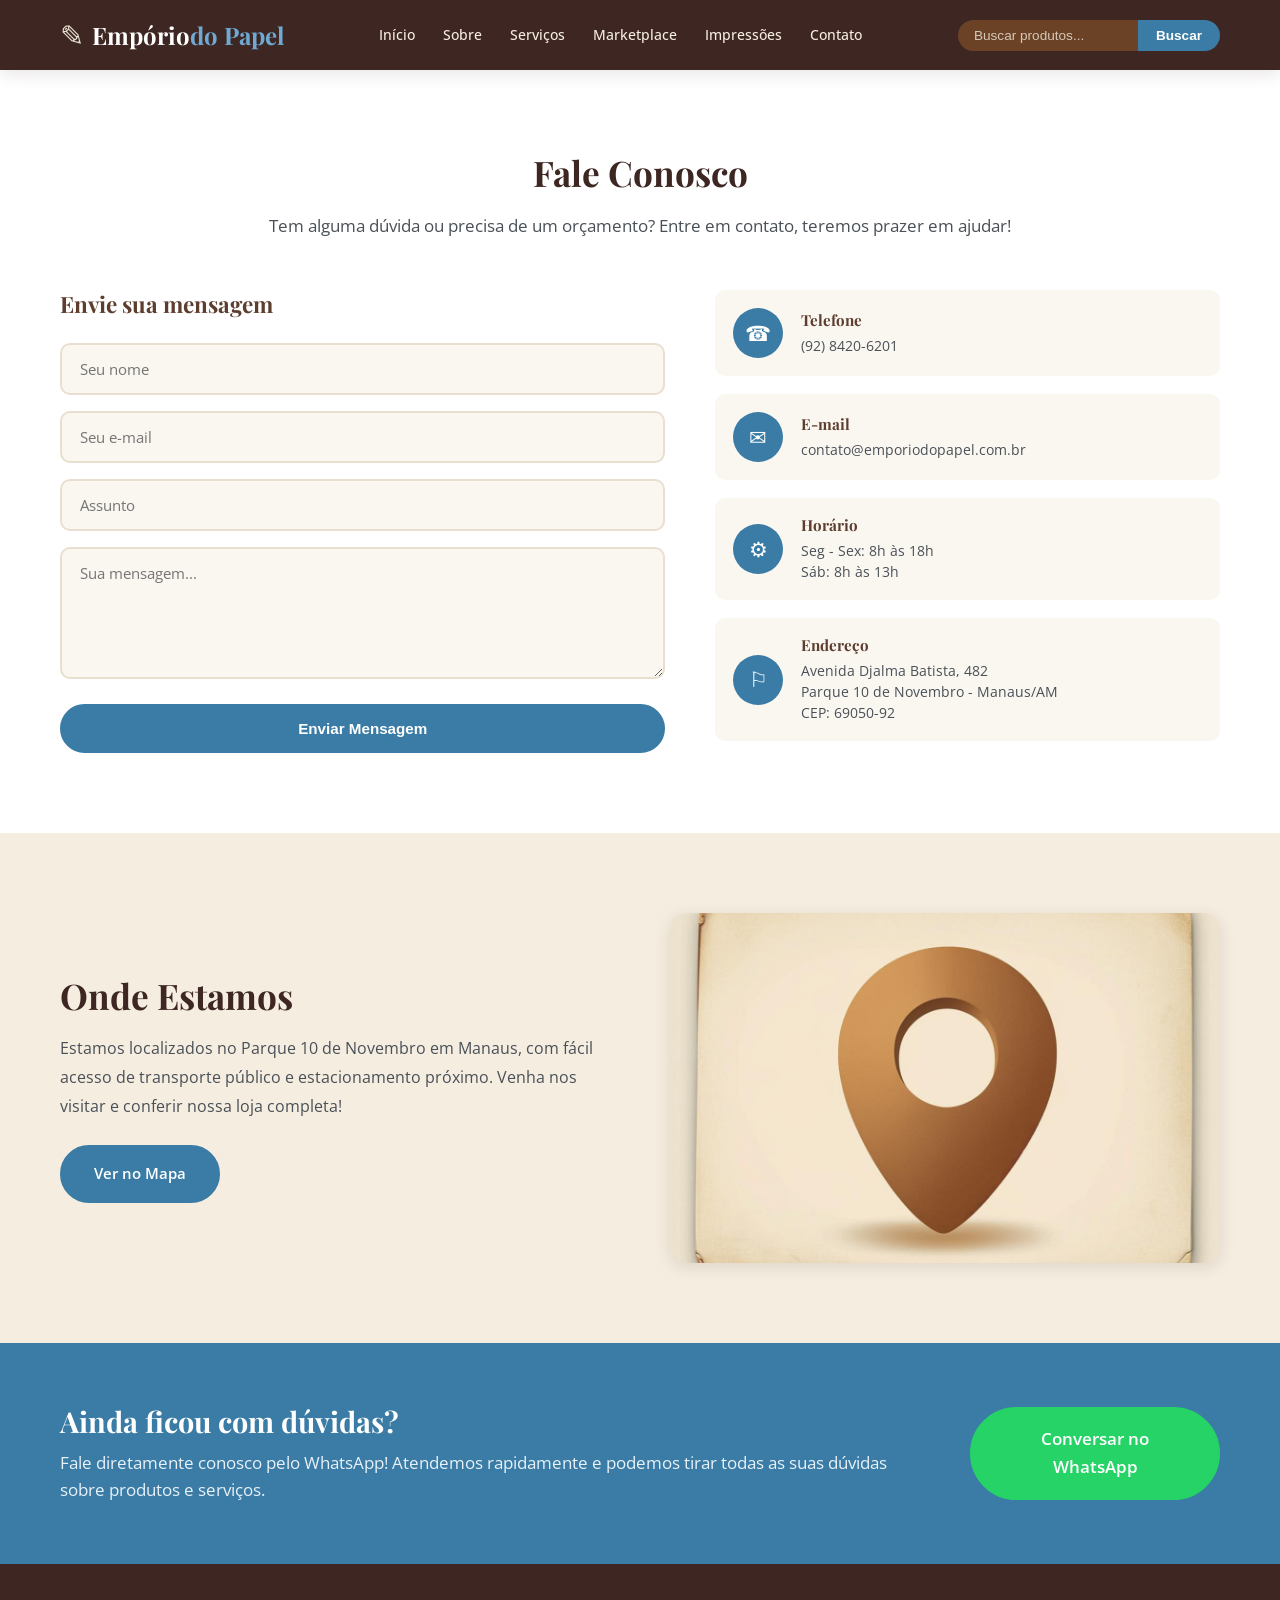
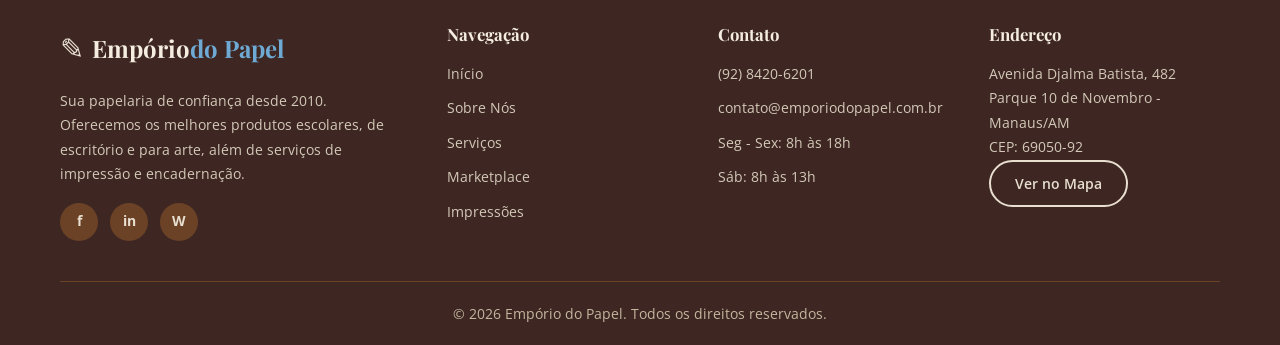
==== pages/contatos.html @ 12debcd5 "Restruturação: CSS separado por página + páginas HTML separadas" ====
<!DOCTYPE html>
<html lang="pt-BR">
<head>
    <meta charset="UTF-8">
    <meta name="viewport" content="width=device-width, initial-scale=1.0">
    <title>Contato - Empório do Papel</title>
    <link rel="stylesheet" href="../CSS/global.css">
    <link rel="stylesheet" href="../CSS/header.css">
    <link rel="stylesheet" href="../CSS/contatos.css">
    <link rel="stylesheet" href="../CSS/footer.css">
    <link rel="stylesheet" href="../CSS/responsive.css">
    <link href="https://fonts.googleapis.com/css2?family=Playfair+Display:wght@400;600;700&family=Open+Sans:wght@300;400;600;700&display=swap" rel="stylesheet">
</head>
<body>
    <header class="header">
        <div class="container header-inner">
            <div class="logo">
                <span class="logo-icon">&#9998;</span>
                <span class="logo-text">Empório<span class="logo-highlight">do Papel</span></span>
            </div>
            <nav class="nav">
                <a href="../index.html">Início</a>
                <a href="sobre.html">Sobre</a>
                <a href="servicos.html">Serviços</a>
                <a href="marketplace.html">Marketplace</a>
                <a href="impressoes.html">Impressões</a>
                <a href="contatos.html">Contato</a>
            </nav>
            <div class="header-search">
                <input type="text" placeholder="Buscar produtos..." class="search-input">
                <button class="search-btn">Buscar</button>
            </div>
            <a href="../index.html" class="mobile-menu-btn">&#9776;</a>
        </div>
    </header>

    <section id="contato" class="contact">
        <div class="container">
            <div class="contact-header">
                <h2>Fale Conosco</h2>
                <p>Tem alguma dúvida ou precisa de um orçamento? Entre em contato, teremos prazer em ajudar!</p>
            </div>
            <div class="contact-inner">
                <div class="contact-form">
                    <h3>Envie sua mensagem</h3>
                    <form>
                        <div class="form-group">
                            <input type="text" placeholder="Seu nome" required>
                        </div>
                        <div class="form-group">
                            <input type="email" placeholder="Seu e-mail" required>
                        </div>
                        <div class="form-group">
                            <input type="text" placeholder="Assunto">
                        </div>
                        <div class="form-group">
                            <textarea placeholder="Sua mensagem..." rows="5" required></textarea>
                        </div>
                        <button type="submit" class="btn btn-primary btn-full">Enviar Mensagem</button>
                    </form>
                </div>
                <div class="contact-info">
                    <div class="info-card">
                        <div class="info-icon">&#9742;</div>
                        <div class="info-text">
                            <h4>Telefone</h4>
                            <p>(92) 8420-6201</p>
                        </div>
                    </div>
                    <div class="info-card">
                        <div class="info-icon">&#9993;</div>
                        <div class="info-text">
                            <h4>E-mail</h4>
                            <p>contato@emporiodopapel.com.br</p>
                        </div>
                    </div>
                    <div class="info-card">
                        <div class="info-icon">&#9881;</div>
                        <div class="info-text">
                            <h4>Horário</h4>
                            <p>Seg - Sex: 8h às 18h<br>Sáb: 8h às 13h</p>
                        </div>
                    </div>
                    <div class="info-card">
                        <div class="info-icon">&#9872;</div>
                        <div class="info-text">
                            <h4>Endereço</h4>
                            <p>Avenida Djalma Batista, 482<br>Parque 10 de Novembro - Manaus/AM<br>CEP: 69050-92</p>
                        </div>
                    </div>
                </div>
            </div>
        </div>
    </section>

    <section class="location">
        <div class="container location-inner">
            <div class="location-text">
                <h2>Onde Estamos</h2>
                <p>Estamos localizados no Parque 10 de Novembro em Manaus, com fácil acesso de transporte público e estacionamento próximo. Venha nos visitar e conferir nossa loja completa!</p>
                <a href="#" class="btn btn-primary">Ver no Mapa</a>
            </div>
            <div class="location-map">
                <img src="../images/location-map.png" alt="Localização Empório do Papel">
            </div>
        </div>
    </section>

    <section class="whatsapp-section">
        <div class="container whatsapp-inner">
            <div class="whatsapp-text">
                <h2>Ainda ficou com dúvidas?</h2>
                <p>Fale diretamente conosco pelo WhatsApp! Atendemos rapidamente e podemos tirar todas as suas dúvidas sobre produtos e serviços.</p>
            </div>
            <a href="https://wa.me/559284206201" class="btn btn-whatsapp">Conversar no WhatsApp</a>
        </div>
    </section>

    <footer class="footer">
        <div class="container">
            <div class="footer-grid">
                <div class="footer-col">
                    <div class="footer-logo">
                        <span class="logo-icon">&#9998;</span>
                        <span class="logo-text">Empório<span class="logo-highlight">do Papel</span></span>
                    </div>
                    <p>Sua papelaria de confiança desde 2010. Oferecemos os melhores produtos escolares, de escritório e para arte, além de serviços de impressão e encadernação.</p>
                    <div class="social-icons">
                        <a href="#" class="social-icon" aria-label="Facebook">f</a>
                        <a href="#" class="social-icon" aria-label="Instagram">in</a>
                        <a href="#" class="social-icon" aria-label="WhatsApp">W</a>
                    </div>
                </div>
                <div class="footer-col">
                    <h4>Navegação</h4>
                    <ul>
                        <li><a href="../index.html">Início</a></li>
                        <li><a href="sobre.html">Sobre Nós</a></li>
                        <li><a href="servicos.html">Serviços</a></li>
                        <li><a href="marketplace.html">Marketplace</a></li>
                        <li><a href="impressoes.html">Impressões</a></li>
                    </ul>
                </div>
                <div class="footer-col">
                    <h4>Contato</h4>
                    <ul>
                        <li>(92) 8420-6201</li>
                        <li>contato@emporiodopapel.com.br</li>
                        <li>Seg - Sex: 8h às 18h</li>
                        <li>Sáb: 8h às 13h</li>
                    </ul>
                </div>
                <div class="footer-col">
                    <h4>Endereço</h4>
                    <p>Avenida Djalma Batista, 482 <br>Parque 10 de Novembro - Manaus/AM<br>CEP: 69050-92</p>
                    <a href="#" class="btn btn-small btn-outline-light">Ver no Mapa</a>
                </div>
            </div>
            <div class="footer-bottom">
                <p>&copy; 2026 Empório do Papel. Todos os direitos reservados.</p>
            </div>
        </div>
    </footer>
</body>
</html>
---- CSS/global.css ----
:root {
    --bege-100: #FAF6F0;
    --bege-200: #F5EDE0;
    --bege-300: #E8DFD0;
    --bege-400: #D4C9B8;
    --bege-500: #C4B69E;
    --azul-100: #E8F1F8;
    --azul-200: #B8D4E8;
    --azul-300: #6EAAD4;
    --azul-400: #3A7CA5;
    --azul-500: #2C5F7C;
    --azul-600: #1E3A4F;
    --marrom-100: #F0E6DC;
    --marrom-200: #C9A882;
    --marrom-300: #8B5E3C;
    --marrom-400: #6B4226;
    --marrom-500: #5C3D2E;
    --marrom-600: #3E2723;
    --white: #FFFFFF;
    --gray-100: #F8F9FA;
    --gray-200: #E9ECEF;
    --gray-300: #DEE2E6;
    --gray-500: #ADB5BD;
    --gray-700: #495057;
    --gray-900: #212529;
    --shadow-sm: 0 2px 8px rgba(62, 39, 35, 0.08);
    --shadow-md: 0 4px 16px rgba(62, 39, 35, 0.12);
    --shadow-lg: 0 8px 32px rgba(62, 39, 35, 0.16);
    --radius-sm: 6px;
    --radius-md: 10px;
    --radius-lg: 16px;
    --radius-full: 50px;
    --transition: all 0.3s ease;
}

*, *::before, *::after {
    margin: 0;
    padding: 0;
    box-sizing: border-box;
}

html {
    scroll-behavior: smooth;
}

body {
    font-family: 'Open Sans', sans-serif;
    color: var(--gray-700);
    background-color: var(--white);
    line-height: 1.7;
    overflow-x: hidden;
}

h1, h2, h3, h4 {
    font-family: 'Playfair Display', serif;
    color: var(--marrom-600);
    line-height: 1.3;
}

img {
    max-width: 100%;
    height: auto;
    display: block;
}

a {
    text-decoration: none;
    color: inherit;
}

ul {
    list-style: none;
}

.container {
    max-width: 1200px;
    margin: 0 auto;
    padding: 0 20px;
}

.btn {
    display: inline-block;
    padding: 14px 32px;
    border-radius: var(--radius-full);
    font-weight: 600;
    font-size: 0.95rem;
    cursor: pointer;
    transition: var(--transition);
    border: 2px solid transparent;
    text-align: center;
}

.btn-primary {
    background-color: var(--azul-400);
    color: var(--white);
    border-color: var(--azul-400);
}

.btn-primary:hover {
    background-color: var(--azul-500);
    border-color: var(--azul-500);
    transform: translateY(-2px);
    box-shadow: var(--shadow-md);
}

.btn-secondary {
    background-color: var(--marrom-300);
    color: var(--white);
    border-color: var(--marrom-300);
}

.btn-secondary:hover {
    background-color: var(--marrom-400);
    border-color: var(--marrom-400);
    transform: translateY(-2px);
    box-shadow: var(--shadow-md);
}

.btn-outline {
    background: transparent;
    color: var(--azul-400);
    border-color: var(--azul-400);
}

.btn-outline:hover {
    background-color: var(--azul-400);
    color: var(--white);
    transform: translateY(-2px);
}

.btn-outline-light {
    background: transparent;
    color: var(--bege-300);
    border-color: var(--bege-300);
    padding: 10px 24px;
    font-size: 0.85rem;
}

.btn-outline-light:hover {
    background-color: var(--bege-300);
    color: var(--marrom-600);
}

.btn-small {
    padding: 10px 24px;
    font-size: 0.85rem;
}

.btn-full {
    width: 100%;
}

.btn-whatsapp {
    background-color: #25D366;
    color: var(--white);
    border-color: #25D366;
    padding: 16px 40px;
    font-size: 1.05rem;
}

.btn-whatsapp:hover {
    background-color: #1DA851;
    border-color: #1DA851;
    transform: translateY(-2px);
    box-shadow: var(--shadow-md);
}

.section-header {
    text-align: center;
    margin-bottom: 50px;
}

.section-header h2 {
    font-size: 2.2rem;
    margin-bottom: 16px;
}

.section-header p {
    font-size: 1.05rem;
    color: var(--gray-700);
    max-width: 600px;
    margin: 0 auto;
}
---- CSS/header.css ----
.header {
    background-color: var(--marrom-600);
    padding: 0;
    position: sticky;
    top: 0;
    z-index: 1000;
    box-shadow: var(--shadow-md);
}

.header-inner {
    display: flex;
    align-items: center;
    justify-content: space-between;
    height: 70px;
}

.logo {
    display: flex;
    align-items: center;
    gap: 8px;
}

.logo-icon {
    font-size: 1.8rem;
    color: var(--bege-300);
}

.logo-text {
    font-family: 'Playfair Display', serif;
    font-size: 1.5rem;
    font-weight: 700;
    color: var(--white);
}

.logo-highlight {
    color: var(--azul-300);
}

.nav {
    display: flex;
    gap: 28px;
}

.nav a {
    color: var(--bege-200);
    font-weight: 500;
    font-size: 0.9rem;
    transition: var(--transition);
    position: relative;
}

.nav a::after {
    content: '';
    position: absolute;
    bottom: -4px;
    left: 0;
    width: 0;
    height: 2px;
    background-color: var(--azul-300);
    transition: var(--transition);
}

.nav a:hover {
    color: var(--white);
}

.nav a:hover::after {
    width: 100%;
}

.header-search {
    display: flex;
    align-items: center;
    gap: 0;
}

.search-input {
    padding: 8px 16px;
    border: none;
    border-radius: var(--radius-full) 0 0 var(--radius-full);
    background-color: var(--marrom-400);
    color: var(--bege-200);
    font-size: 0.85rem;
    outline: none;
    width: 180px;
}

.search-input::placeholder {
    color: var(--bege-400);
}

.search-btn {
    padding: 8px 18px;
    border: none;
    border-radius: 0 var(--radius-full) var(--radius-full) 0;
    background-color: var(--azul-400);
    color: var(--white);
    font-size: 0.85rem;
    font-weight: 600;
    cursor: pointer;
    transition: var(--transition);
}

.search-btn:hover {
    background-color: var(--azul-500);
}

.mobile-menu-btn {
    display: none;
    background: none;
    border: none;
    color: var(--white);
    font-size: 1.5rem;
    cursor: pointer;
}
---- CSS/contatos.css ----
.contact {
    padding: 80px 0;
    background-color: var(--white);
}

.contact-header {
    text-align: center;
    margin-bottom: 50px;
}

.contact-header h2 {
    font-size: 2.2rem;
    margin-bottom: 16px;
}

.contact-header p {
    font-size: 1.05rem;
    color: var(--gray-700);
}

.contact-inner {
    display: grid;
    grid-template-columns: 1.2fr 1fr;
    gap: 50px;
}

.contact-form h3 {
    font-size: 1.4rem;
    margin-bottom: 24px;
    color: var(--marrom-500);
}

.form-group {
    margin-bottom: 16px;
}

.form-group input,
.form-group textarea {
    width: 100%;
    padding: 14px 18px;
    border: 2px solid var(--bege-300);
    border-radius: var(--radius-md);
    font-family: 'Open Sans', sans-serif;
    font-size: 0.95rem;
    color: var(--gray-700);
    background-color: var(--bege-100);
    transition: var(--transition);
    outline: none;
}

.form-group input:focus,
.form-group textarea:focus {
    border-color: var(--azul-400);
    background-color: var(--white);
}

.form-group textarea {
    resize: vertical;
    min-height: 120px;
}

.contact-info {
    display: flex;
    flex-direction: column;
    gap: 18px;
}

.info-card {
    display: flex;
    align-items: center;
    gap: 18px;
    padding: 18px;
    background-color: var(--bege-100);
    border-radius: var(--radius-md);
    transition: var(--transition);
}

.info-card:hover {
    background-color: var(--bege-200);
    transform: translateX(4px);
}

.info-icon {
    width: 50px;
    height: 50px;
    border-radius: 50%;
    background-color: var(--azul-400);
    color: var(--white);
    display: flex;
    align-items: center;
    justify-content: center;
    font-size: 1.3rem;
    flex-shrink: 0;
}

.info-text h4 {
    font-size: 0.95rem;
    margin-bottom: 4px;
    color: var(--marrom-500);
}

.info-text p {
    font-size: 0.88rem;
    color: var(--gray-700);
    line-height: 1.5;
}

.location {
    padding: 80px 0;
    background-color: var(--bege-200);
}

.location-inner {
    display: flex;
    gap: 60px;
    align-items: center;
}

.location-text {
    flex: 1;
}

.location-text h2 {
    font-size: 2.2rem;
    margin-bottom: 16px;
}

.location-text p {
    margin-bottom: 24px;
    line-height: 1.8;
}

.location-map {
    flex: 1;
    border-radius: var(--radius-lg);
    overflow: hidden;
    box-shadow: var(--shadow-md);
}

.location-map img {
    width: 100%;
    height: 350px;
    object-fit: cover;
}

.whatsapp-section {
    padding: 60px 0;
    background-color: var(--azul-400);
}

.whatsapp-inner {
    display: flex;
    align-items: center;
    justify-content: space-between;
    gap: 40px;
}

.whatsapp-text h2 {
    font-size: 1.8rem;
    color: var(--white);
    margin-bottom: 10px;
}

.whatsapp-text p {
    color: var(--azul-100);
    font-size: 1.05rem;
    line-height: 1.6;
}
---- CSS/footer.css ----
.footer {
    background-color: var(--marrom-600);
    padding: 60px 0 0;
    color: var(--bege-300);
}

.footer-grid {
    display: grid;
    grid-template-columns: 1.5fr 1fr 1fr 1fr;
    gap: 40px;
    padding-bottom: 40px;
    border-bottom: 1px solid var(--marrom-400);
}

.footer-logo {
    display: flex;
    align-items: center;
    gap: 8px;
    margin-bottom: 16px;
}

.footer .logo-text {
    color: var(--bege-200);
}

.footer .logo-highlight {
    color: var(--azul-300);
}

.footer .logo-icon {
    color: var(--bege-300);
}

.footer-col p {
    font-size: 0.9rem;
    line-height: 1.7;
    color: var(--bege-400);
}

.footer-col h4 {
    font-size: 1.05rem;
    color: var(--bege-200);
    margin-bottom: 16px;
    font-family: 'Playfair Display', serif;
}

.footer-col ul li {
    margin-bottom: 10px;
    font-size: 0.9rem;
    color: var(--bege-400);
}

.footer-col ul li a {
    color: var(--bege-400);
    transition: var(--transition);
}

.footer-col ul li a:hover {
    color: var(--azul-300);
}

.social-icons {
    display: flex;
    gap: 12px;
    margin-top: 16px;
}

.social-icon {
    width: 38px;
    height: 38px;
    border-radius: 50%;
    background-color: var(--marrom-400);
    color: var(--bege-300);
    display: flex;
    align-items: center;
    justify-content: center;
    font-size: 0.9rem;
    font-weight: 700;
    transition: var(--transition);
}

.social-icon:hover {
    background-color: var(--azul-400);
    color: var(--white);
}

.footer-bottom {
    padding: 20px 0;
    text-align: center;
}

.footer-bottom p {
    font-size: 0.85rem;
    color: var(--bege-500);
}
---- CSS/responsive.css ----
@media (max-width: 1024px) {
    .hero-content h1 {
        font-size: 2.2rem;
    }

    .services-grid,
    .products-grid {
        grid-template-columns: repeat(2, 1fr);
    }

    .printing-inner {
        flex-direction: column;
    }

    .printing-image {
        position: static;
    }

    .printing-image img {
        height: 300px;
    }

    .footer-grid {
        grid-template-columns: repeat(2, 1fr);
    }
}

@media (max-width: 768px) {
    .nav {
        display: none;
        position: absolute;
        top: 70px;
        left: 0;
        right: 0;
        background-color: var(--marrom-600);
        flex-direction: column;
        padding: 20px;
        gap: 16px;
        box-shadow: var(--shadow-md);
    }

    .nav.active {
        display: flex;
    }

    .header-search {
        display: none;
    }

    .mobile-menu-btn {
        display: block;
    }

    .hero-inner {
        flex-direction: column;
        padding: 40px 0;
    }

    .hero-content h1 {
        font-size: 2rem;
    }

    .hero-image img {
        height: 280px;
    }

    .about-inner {
        flex-direction: column;
    }

    .about-text h2,
    .location-text h2 {
        font-size: 1.8rem;
    }

    .stats-inner {
        flex-direction: column;
        gap: 24px;
    }

    .stat-number {
        font-size: 2rem;
    }

    .services-grid,
    .products-grid,
    .team-grid {
        grid-template-columns: 1fr;
    }

    .printing-tables {
        grid-template-columns: 1fr;
    }

    .extra-grid {
        grid-template-columns: 1fr;
    }

    .contact-inner {
        grid-template-columns: 1fr;
    }

    .location-inner {
        flex-direction: column;
    }

    .whatsapp-inner {
        flex-direction: column;
        text-align: center;
    }

    .footer-grid {
        grid-template-columns: 1fr;
        gap: 30px;
    }

    .hero-buttons {
        flex-direction: column;
    }

    .hero-buttons .btn {
        text-align: center;
    }
}

@media (max-width: 480px) {
    .hero-content h1 {
        font-size: 1.7rem;
    }

    .section-header h2,
    .marketplace-header h2 {
        font-size: 1.7rem;
    }

    .container {
        padding: 0 16px;
    }

    .product-image {
        height: 200px;
    }
}
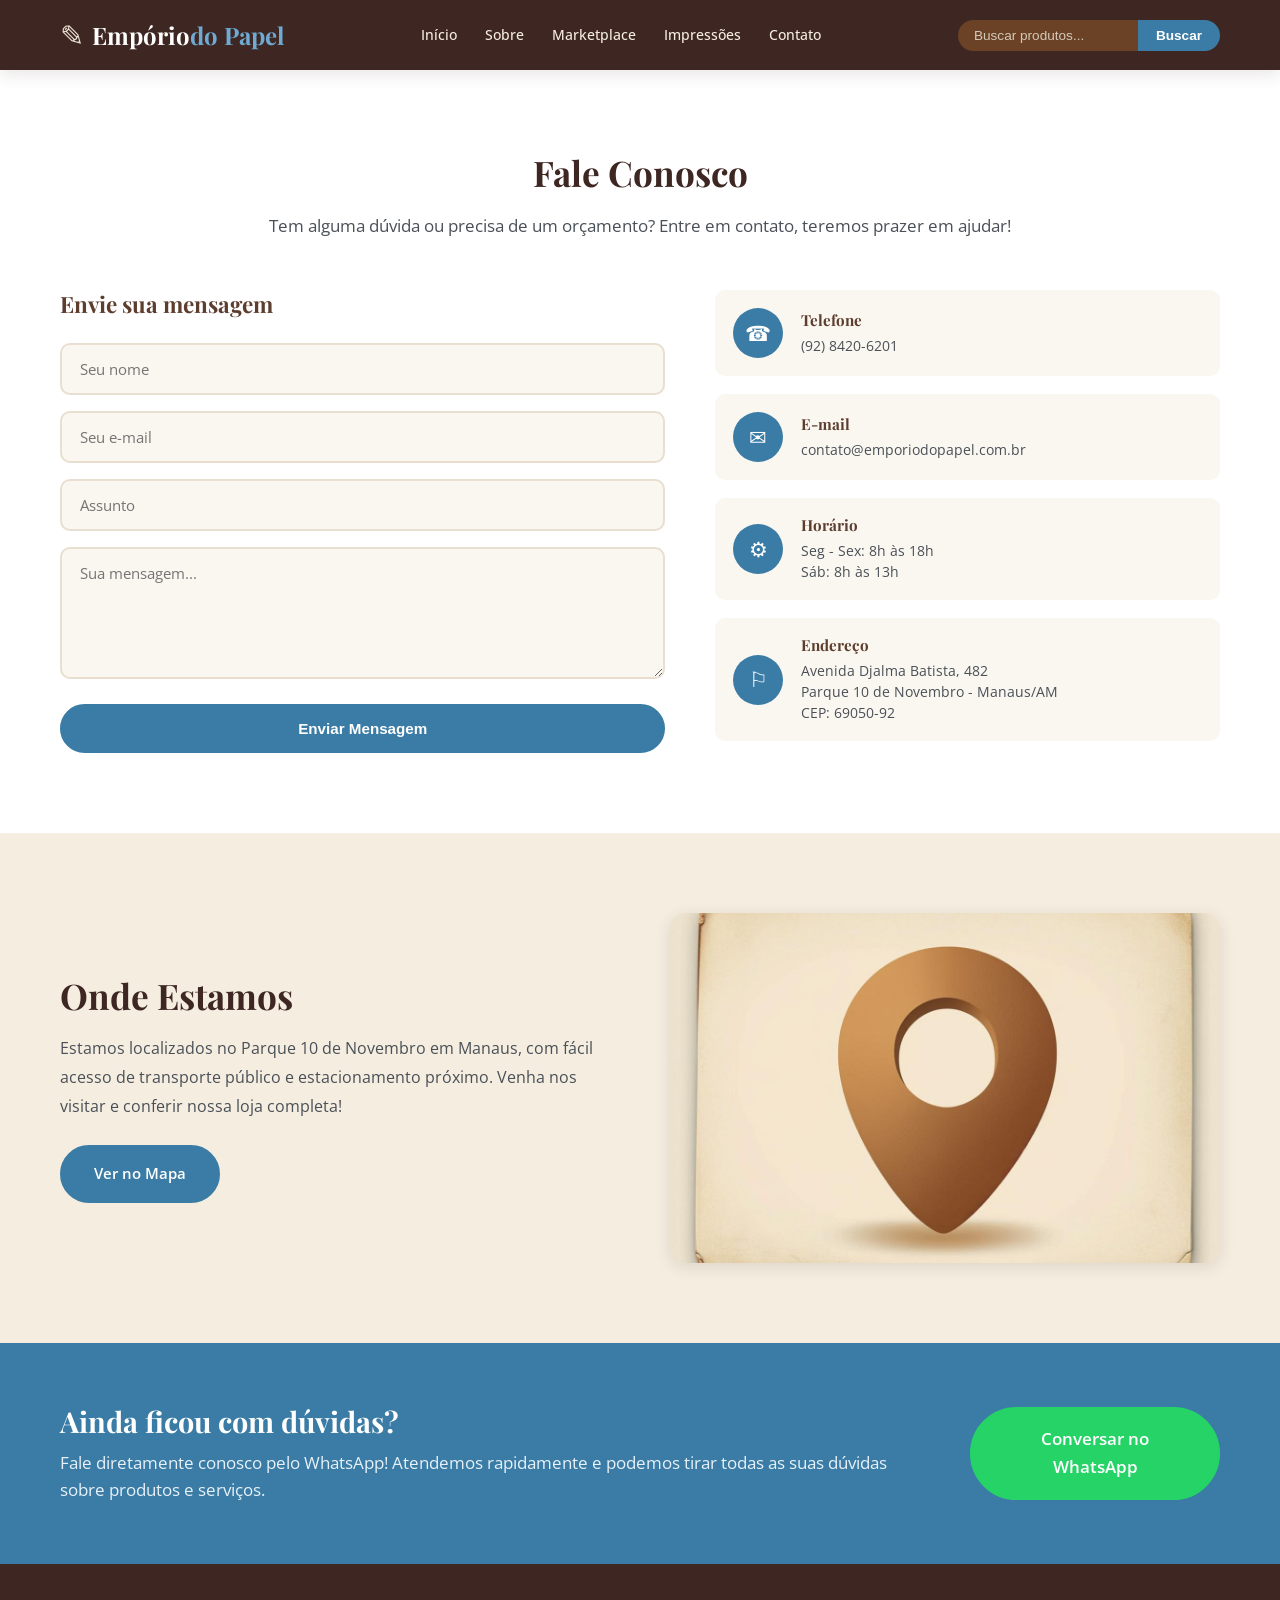
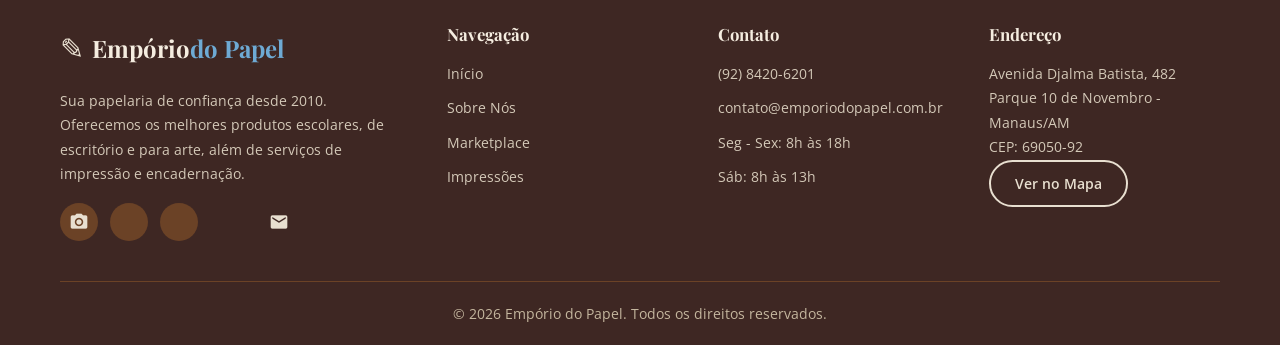
==== commit 29594e5a: "Remove Serviços, move equipe p/ Sobre, ícones Material Icons, botões estáticos" ====
--- a/pages/contatos.html
+++ b/pages/contatos.html
@@ -10,6 +10,7 @@
     <link rel="stylesheet" href="../CSS/footer.css">
     <link rel="stylesheet" href="../CSS/responsive.css">
     <link href="https://fonts.googleapis.com/css2?family=Playfair+Display:wght@400;600;700&family=Open+Sans:wght@300;400;600;700&display=swap" rel="stylesheet">
+    <link href="https://fonts.googleapis.com/icon?family=Material+Icons" rel="stylesheet">
 </head>
 <body>
     <header class="header">
@@ -21,7 +22,6 @@
             <nav class="nav">
                 <a href="../index.html">Início</a>
                 <a href="sobre.html">Sobre</a>
-                <a href="servicos.html">Serviços</a>
                 <a href="marketplace.html">Marketplace</a>
                 <a href="impressoes.html">Impressões</a>
                 <a href="contatos.html">Contato</a>
@@ -112,7 +112,7 @@
                 <h2>Ainda ficou com dúvidas?</h2>
                 <p>Fale diretamente conosco pelo WhatsApp! Atendemos rapidamente e podemos tirar todas as suas dúvidas sobre produtos e serviços.</p>
             </div>
-            <a href="https://wa.me/559284206201" class="btn btn-whatsapp">Conversar no WhatsApp</a>
+            <a href="#" class="btn btn-whatsapp">Conversar no WhatsApp</a>
         </div>
     </section>
 
@@ -126,9 +126,9 @@
                     </div>
                     <p>Sua papelaria de confiança desde 2010. Oferecemos os melhores produtos escolares, de escritório e para arte, além de serviços de impressão e encadernação.</p>
                     <div class="social-icons">
-                        <a href="#" class="social-icon" aria-label="Facebook">f</a>
-                        <a href="#" class="social-icon" aria-label="Instagram">in</a>
-                        <a href="#" class="social-icon" aria-label="WhatsApp">W</a>
+                        <a href="#" class="social-icon" aria-label="Instagram"><span class="material-icons">photo_camera</span></a>
+                        <a href="#" class="social-icon" aria-label="YouTube"><span class="material-icons">play_circle</span></a>
+                        <a href="#" class="social-icon" aria-label="TikTok"><span class="material-icons">alternate_email</span></a>
                     </div>
                 </div>
                 <div class="footer-col">
@@ -136,7 +136,6 @@
                     <ul>
                         <li><a href="../index.html">Início</a></li>
                         <li><a href="sobre.html">Sobre Nós</a></li>
-                        <li><a href="servicos.html">Serviços</a></li>
                         <li><a href="marketplace.html">Marketplace</a></li>
                         <li><a href="impressoes.html">Impressões</a></li>
                     </ul>
--- a/CSS/footer.css
+++ b/CSS/footer.css
@@ -74,9 +74,11 @@
     display: flex;
     align-items: center;
     justify-content: center;
-    font-size: 0.9rem;
-    font-weight: 700;
     transition: var(--transition);
+}
+
+.social-icon .material-icons {
+    font-size: 20px;
 }
 
 .social-icon:hover {
--- a/CSS/responsive.css
+++ b/CSS/responsive.css
@@ -3,7 +3,6 @@
         font-size: 2.2rem;
     }
 
-    .services-grid,
     .products-grid {
         grid-template-columns: repeat(2, 1fr);
     }
@@ -82,7 +81,6 @@
         font-size: 2rem;
     }
 
-    .services-grid,
     .products-grid,
     .team-grid {
         grid-template-columns: 1fr;
